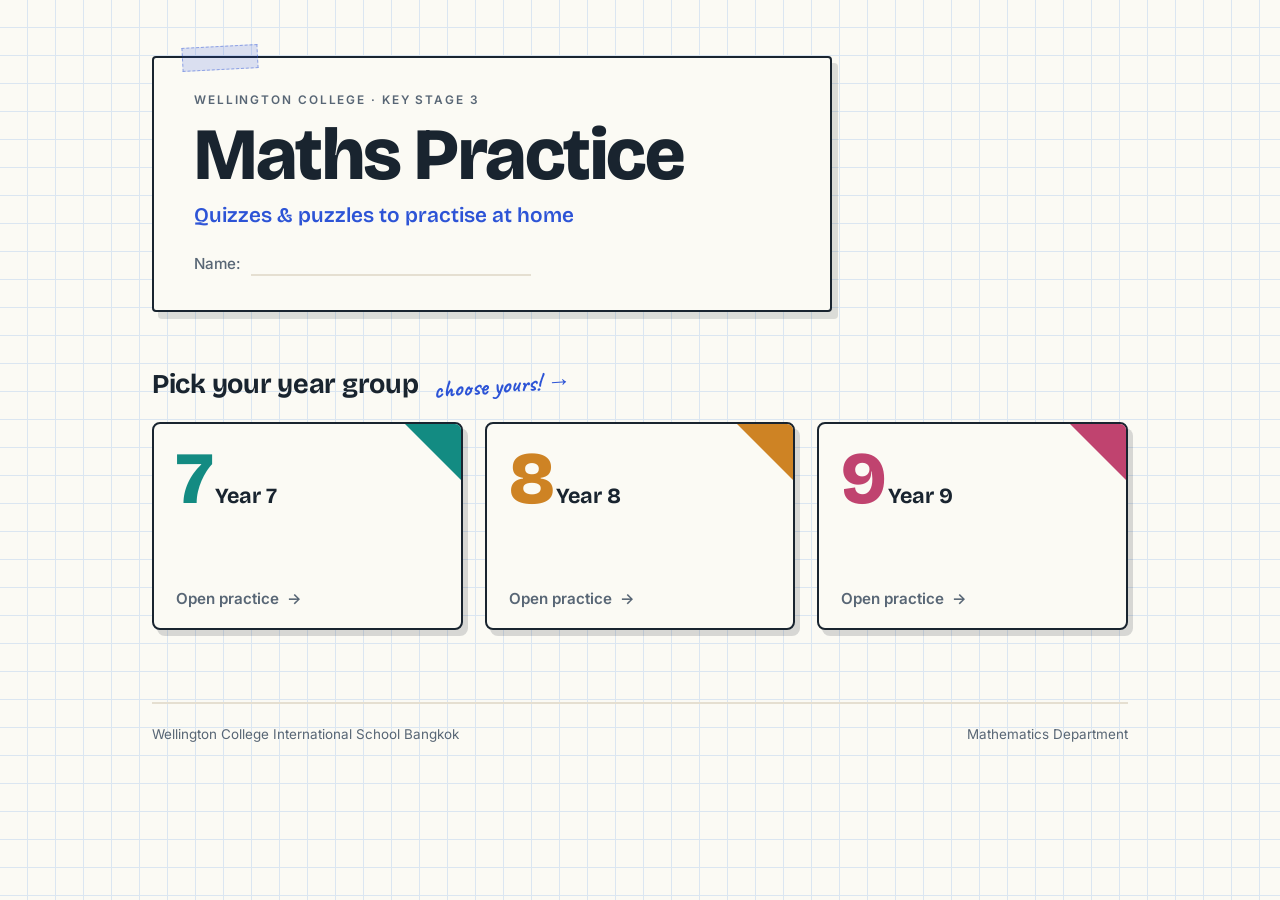
==== index.html @ 94d41a94 "Add files via upload" ====
<!doctype html>
<html lang="en">
<head>
<meta charset="utf-8">
<meta name="viewport" content="width=device-width, initial-scale=1">
<title>KS3 Maths Practice</title>
<link rel="preconnect" href="https://fonts.googleapis.com">
<link rel="preconnect" href="https://fonts.gstatic.com" crossorigin>
<link href="https://fonts.googleapis.com/css2?family=Bricolage+Grotesque:opsz,wght@12..96,600;12..96,700;12..96,800&family=Caveat:wght@600;700&family=Inter:wght@400;500;600&display=swap" rel="stylesheet">
<link rel="stylesheet" href="style.css">
</head>
<body>
<main class="wrap">

  <header class="book-label rise">
    <p class="eyebrow">Wellington College &middot; Key Stage 3</p>
    <h1>Maths Practice</h1>
    <p class="sub">Quizzes &amp; puzzles to practise at home</p>
    <div class="name-line"><span>Name:</span><span class="fill"></span></div>
  </header>

  <div class="lead">
    <h2>Pick your year group</h2>
    <span class="hand">choose yours! &rarr;</span>
  </div>

  <nav class="years" aria-label="Year groups">

    <a class="year-card y7 rise d1" href="year7.html">
      <div class="body-col">
        <span class="num">7</span>
        <span class="word">Year 7</span>
      </div>
      <span class="go">Open practice <span class="arrow">&rarr;</span></span>
    </a>

    <a class="year-card y8 rise d2" href="year8.html">
      <div class="body-col">
        <span class="num">8</span>
        <span class="word">Year 8</span>
      </div>
      <span class="go">Open practice <span class="arrow">&rarr;</span></span>
    </a>

    <a class="year-card y9 rise d3" href="year9.html">
      <div class="body-col">
        <span class="num">9</span>
        <span class="word">Year 9</span>
      </div>
      <span class="go">Open practice <span class="arrow">&rarr;</span></span>
    </a>

  </nav>

  <footer class="foot">
    <span>Wellington College International School Bangkok</span>
    <span>Mathematics Department</span>
  </footer>

</main>
</body>
</html>
---- style.css ----
/* ===========================================================
   KS3 Maths Practice — shared styles
   Theme: the squared maths exercise book
   =========================================================== */

:root{
  --paper:#FBFAF4;
  --paper-2:#F3EFE6;
  --grid:#DBE6F1;        /* light squared-paper blue */
  --grid-bold:#C7D6E8;
  --ink:#19242F;
  --ink-soft:#586675;
  --rule:#E5DFD1;
  --brand:#2D54D6;       /* home accent: ink-pen blue */

  --y7:#138B82;          /* teal */
  --y8:#CE8324;          /* amber */
  --y9:#C0436F;          /* magenta */

  --accent:var(--brand); /* overridden per page */

  --display:"Bricolage Grotesque", system-ui, sans-serif;
  --body:"Inter", system-ui, -apple-system, sans-serif;
  --hand:"Caveat", cursive;

  --maxw:1040px;
}

*{box-sizing:border-box;margin:0;padding:0}
html{ -webkit-text-size-adjust:100% }

body{
  font-family:var(--body);
  color:var(--ink);
  background-color:var(--paper);
  /* squared paper drawn with gradients — no images, fully portable */
  background-image:
    linear-gradient(var(--grid) 1px, transparent 1px),
    linear-gradient(90deg, var(--grid) 1px, transparent 1px),
    linear-gradient(var(--grid-bold) 1px, transparent 1px),
    linear-gradient(90deg, var(--grid-bold) 1px, transparent 1px);
  background-size:
    28px 28px,
    28px 28px,
    140px 140px,
    140px 140px;
  background-position:-1px -1px, -1px -1px, -1px -1px, -1px -1px;
  min-height:100vh;
  line-height:1.5;
  -webkit-font-smoothing:antialiased;
}

.wrap{
  max-width:var(--maxw);
  margin:0 auto;
  padding:clamp(20px,5vw,56px) clamp(18px,5vw,32px) 64px;
}

a{ color:inherit; text-decoration:none }

/* ---------- exercise-book label (home hero) ---------- */
.book-label{
  position:relative;
  background:var(--paper);
  border:2px solid var(--ink);
  border-radius:4px;
  padding:clamp(20px,4vw,34px) clamp(20px,4vw,40px);
  box-shadow:6px 7px 0 rgba(25,36,47,.14);
  max-width:680px;
}
.book-label::before{
  /* tape corner, like a sticker on a book cover */
  content:"";
  position:absolute;
  top:-12px; left:28px;
  width:74px; height:22px;
  background:rgba(45,84,214,.16);
  border:1px dashed rgba(45,84,214,.45);
  transform:rotate(-3deg);
}
.book-label .eyebrow{
  font-family:var(--body);
  font-weight:600;
  font-size:.74rem;
  letter-spacing:.16em;
  text-transform:uppercase;
  color:var(--ink-soft);
}
.book-label h1{
  font-family:var(--display);
  font-weight:800;
  font-size:clamp(2.6rem,9vw,4.6rem);
  line-height:.96;
  letter-spacing:-.02em;
  margin:.14em 0 .12em;
}
.book-label .sub{
  font-family:var(--display);
  font-weight:600;
  font-size:clamp(1rem,3.2vw,1.3rem);
  color:var(--brand);
}
.name-line{
  display:flex; align-items:flex-end; gap:10px;
  margin-top:22px;
  font-weight:500; color:var(--ink-soft);
  font-size:.95rem;
}
.name-line .fill{
  flex:1;
  border-bottom:2px solid var(--rule);
  height:1.1em;
  max-width:280px;
}

/* ---------- section headings ---------- */
.lead{
  margin:clamp(34px,6vw,52px) 0 18px;
  display:flex; align-items:baseline; gap:14px; flex-wrap:wrap;
}
.lead h2{
  font-family:var(--display);
  font-weight:700;
  font-size:clamp(1.3rem,4vw,1.7rem);
  letter-spacing:-.01em;
}
.hand{
  font-family:var(--hand);
  font-weight:700;
  color:var(--brand);
  font-size:1.5rem;
  transform:rotate(-4deg);
  white-space:nowrap;
}

/* ---------- year cards (home) ---------- */
.years{
  display:grid;
  grid-template-columns:repeat(3,1fr);
  gap:clamp(14px,2.4vw,22px);
}
.year-card{
  position:relative;
  display:flex;
  flex-direction:column;
  justify-content:space-between;
  min-height:208px;
  background:var(--paper);
  border:2px solid var(--ink);
  border-radius:8px;
  padding:22px 22px 18px;
  box-shadow:5px 6px 0 var(--card-shadow, rgba(25,36,47,.16));
  transition:transform .16s ease, box-shadow .16s ease;
  overflow:hidden;
}
.year-card::after{
  /* coloured tab in the corner, like a topic divider */
  content:"";
  position:absolute;
  top:0; right:0;
  width:0; height:0;
  border-style:solid;
  border-width:0 56px 56px 0;
  border-color:transparent var(--c) transparent transparent;
}
.year-card .num{
  font-family:var(--display);
  font-weight:800;
  font-size:clamp(3.4rem,10vw,4.6rem);
  line-height:.9;
  letter-spacing:-.03em;
  color:var(--c);
}
.year-card .word{
  font-family:var(--display);
  font-weight:700;
  font-size:1.35rem;
  margin-top:2px;
}
.year-card .go{
  display:inline-flex; align-items:center; gap:8px;
  font-weight:600; font-size:.95rem;
  color:var(--ink-soft);
  margin-top:14px;
}
.year-card .go .arrow{ transition:transform .16s ease }

.year-card.y7{ --c:var(--y7) }
.year-card.y8{ --c:var(--y8) }
.year-card.y9{ --c:var(--y9) }

.year-card:hover,
.year-card:focus-visible{
  transform:translate(-3px,-3px);
  box-shadow:8px 10px 0 var(--c);
  outline:none;
}
.year-card:hover .go,
.year-card:focus-visible .go{ color:var(--c) }
.year-card:hover .go .arrow,
.year-card:focus-visible .go .arrow{ transform:translateX(5px) }

/* ---------- back link ---------- */
.back{
  display:inline-flex; align-items:center; gap:8px;
  font-weight:600; font-size:.92rem;
  color:var(--ink-soft);
  margin-bottom:26px;
}
.back:hover,.back:focus-visible{ color:var(--accent); outline:none }

/* ---------- year page header ---------- */
.page-head{
  border-left:6px solid var(--accent);
  padding-left:18px;
  margin-bottom:8px;
}
.page-head .eyebrow{
  font-weight:600; font-size:.74rem; letter-spacing:.16em;
  text-transform:uppercase; color:var(--ink-soft);
}
.page-head h1{
  font-family:var(--display);
  font-weight:800;
  font-size:clamp(2.2rem,8vw,3.4rem);
  line-height:1;
  letter-spacing:-.02em;
}
.page-head h1 .yr{ color:var(--accent) }
.intro{ color:var(--ink-soft); max-width:560px; margin:14px 0 4px }

/* ---------- quiz grid ---------- */
.quiz-grid{
  display:grid;
  grid-template-columns:repeat(auto-fill, minmax(220px,1fr));
  gap:clamp(12px,2vw,18px);
  margin-top:clamp(26px,5vw,38px);
}
.quiz-card{
  display:flex;
  flex-direction:column;
  gap:6px;
  background:var(--paper);
  border:2px solid var(--ink);
  border-radius:8px;
  padding:18px 18px 16px;
  box-shadow:4px 5px 0 rgba(25,36,47,.14);
  transition:transform .16s ease, box-shadow .16s ease;
}
.quiz-card .topic{
  font-weight:600; font-size:.72rem; letter-spacing:.12em;
  text-transform:uppercase; color:var(--accent);
}
.quiz-card .title{
  font-family:var(--display);
  font-weight:700; font-size:1.18rem; line-height:1.15;
}
.quiz-card .meta{ font-size:.86rem; color:var(--ink-soft); margin-top:2px }
.quiz-card .open{
  margin-top:auto; padding-top:12px;
  display:inline-flex; align-items:center; gap:7px;
  font-weight:600; font-size:.9rem; color:var(--accent);
}
.quiz-card .open .arrow{ transition:transform .16s ease }
.quiz-card:hover,
.quiz-card:focus-visible{
  transform:translate(-3px,-3px);
  box-shadow:7px 9px 0 var(--accent);
  outline:none;
}
.quiz-card:hover .open .arrow,
.quiz-card:focus-visible .open .arrow{ transform:translateX(4px) }

/* empty state */
.empty{
  margin-top:clamp(26px,5vw,38px);
  border:2px dashed var(--grid-bold);
  border-radius:8px;
  padding:clamp(26px,5vw,40px);
  text-align:center;
  background:rgba(255,255,255,.5);
}
.empty .h{
  font-family:var(--display);
  font-weight:700; font-size:1.25rem; margin-bottom:6px;
}
.empty p{ color:var(--ink-soft) }

/* ---------- footer ---------- */
.foot{
  margin-top:clamp(46px,8vw,72px);
  padding-top:20px;
  border-top:2px solid var(--rule);
  font-size:.84rem; color:var(--ink-soft);
  display:flex; justify-content:space-between; gap:14px; flex-wrap:wrap;
}

/* ---------- load animation ---------- */
@keyframes rise{
  from{ opacity:0; transform:translateY(14px) }
  to{ opacity:1; transform:translateY(0) }
}
.rise{ animation:rise .5s ease both }
.rise.d1{ animation-delay:.06s }
.rise.d2{ animation-delay:.12s }
.rise.d3{ animation-delay:.18s }

/* ---------- responsive ---------- */
@media (max-width:680px){
  .years{ grid-template-columns:1fr }
  .year-card{ min-height:150px; flex-direction:row; align-items:center; justify-content:flex-start; gap:18px }
  .year-card .num{ font-size:3.2rem }
  .year-card .body-col{ display:flex; flex-direction:column }
  .foot{ flex-direction:column; gap:6px }
}

@media (prefers-reduced-motion:reduce){
  *{ animation:none !important; transition:none !important }
}
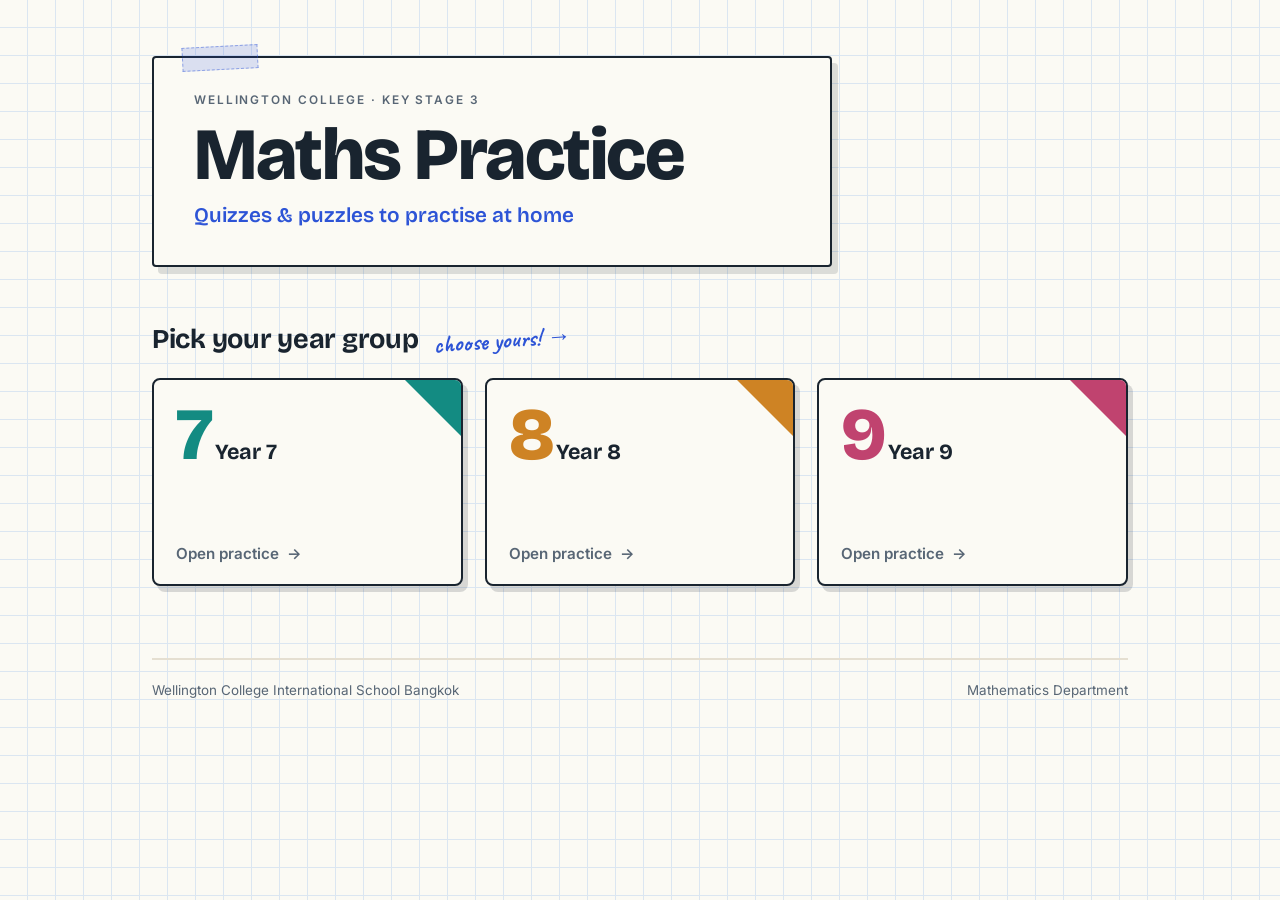
==== commit 730b96e5: "Add files via upload" ====
--- a/index.html
+++ b/index.html
@@ -16,7 +16,6 @@
     <p class="eyebrow">Wellington College &middot; Key Stage 3</p>
     <h1>Maths Practice</h1>
     <p class="sub">Quizzes &amp; puzzles to practise at home</p>
-    <div class="name-line"><span>Name:</span><span class="fill"></span></div>
   </header>
 
   <div class="lead">
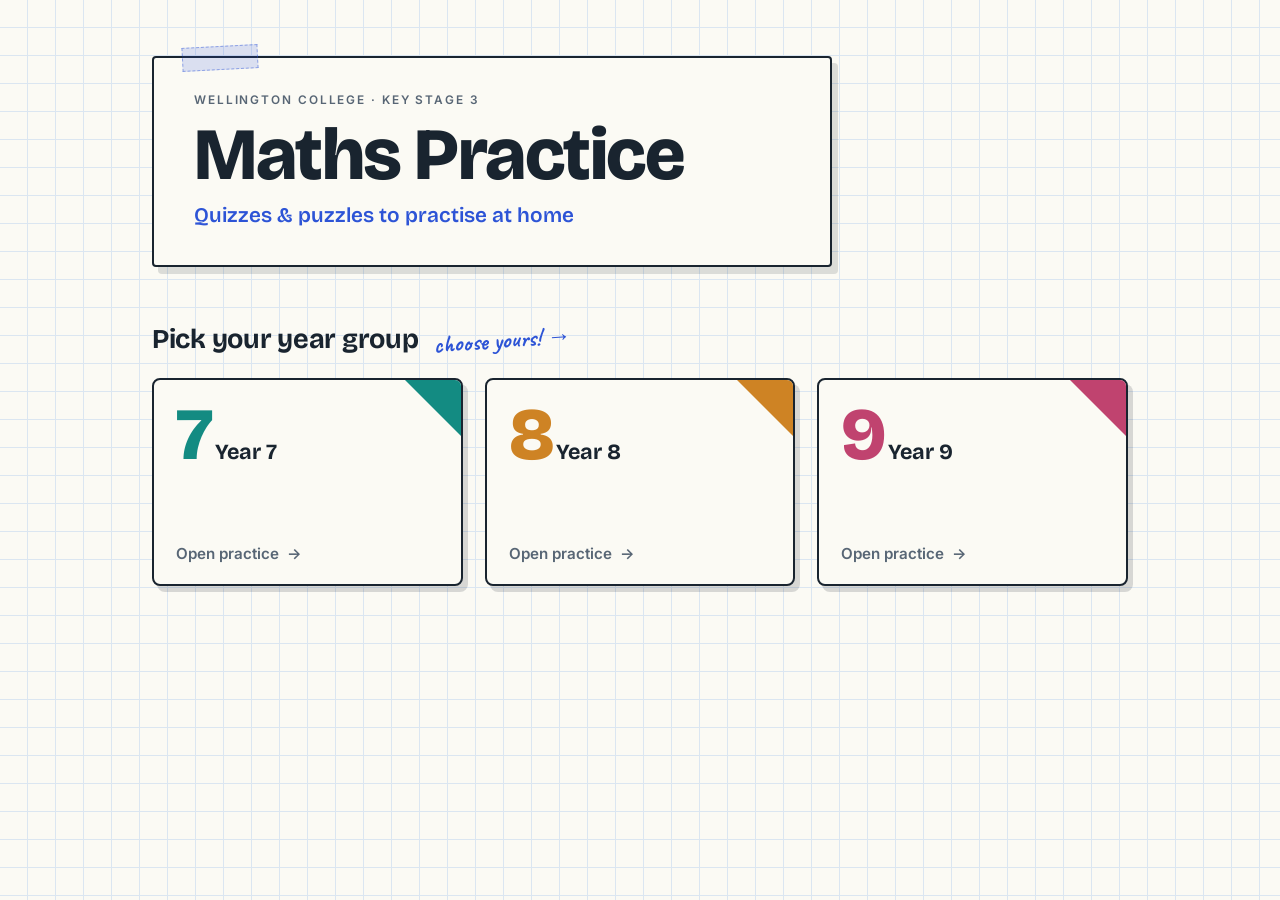
==== commit 2c4377a7: "Add files via upload" ====
--- a/index.html
+++ b/index.html
@@ -51,11 +51,6 @@
 
   </nav>
 
-  <footer class="foot">
-    <span>Wellington College International School Bangkok</span>
-    <span>Mathematics Department</span>
-  </footer>
-
 </main>
 </body>
 </html>
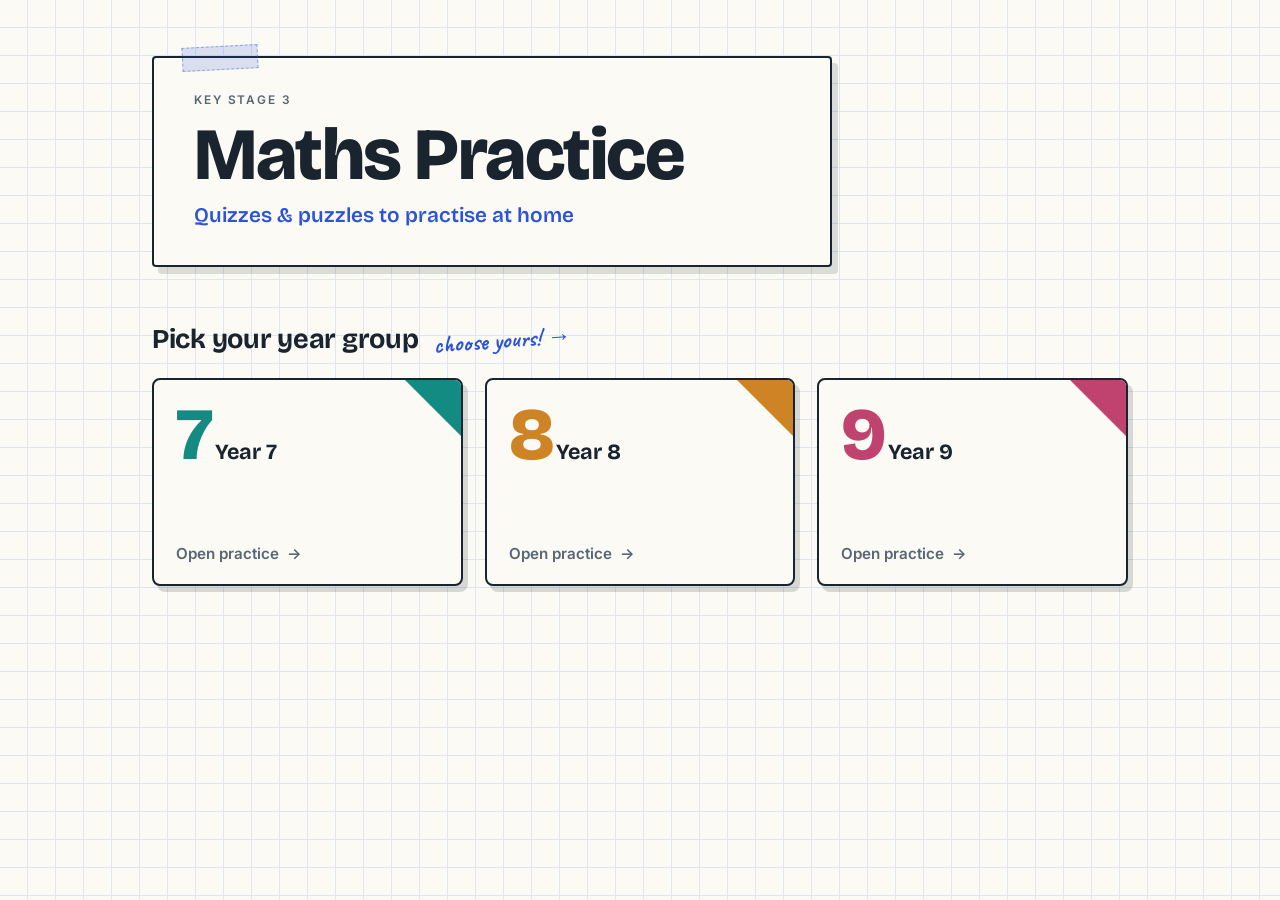
==== commit ee61b267: "index.html" ====
--- a/index.html
+++ b/index.html
@@ -13,7 +13,7 @@
 <main class="wrap">
 
   <header class="book-label rise">
-    <p class="eyebrow">Wellington College &middot; Key Stage 3</p>
+    <p class="eyebrow">Key Stage 3</p>
     <h1>Maths Practice</h1>
     <p class="sub">Quizzes &amp; puzzles to practise at home</p>
   </header>
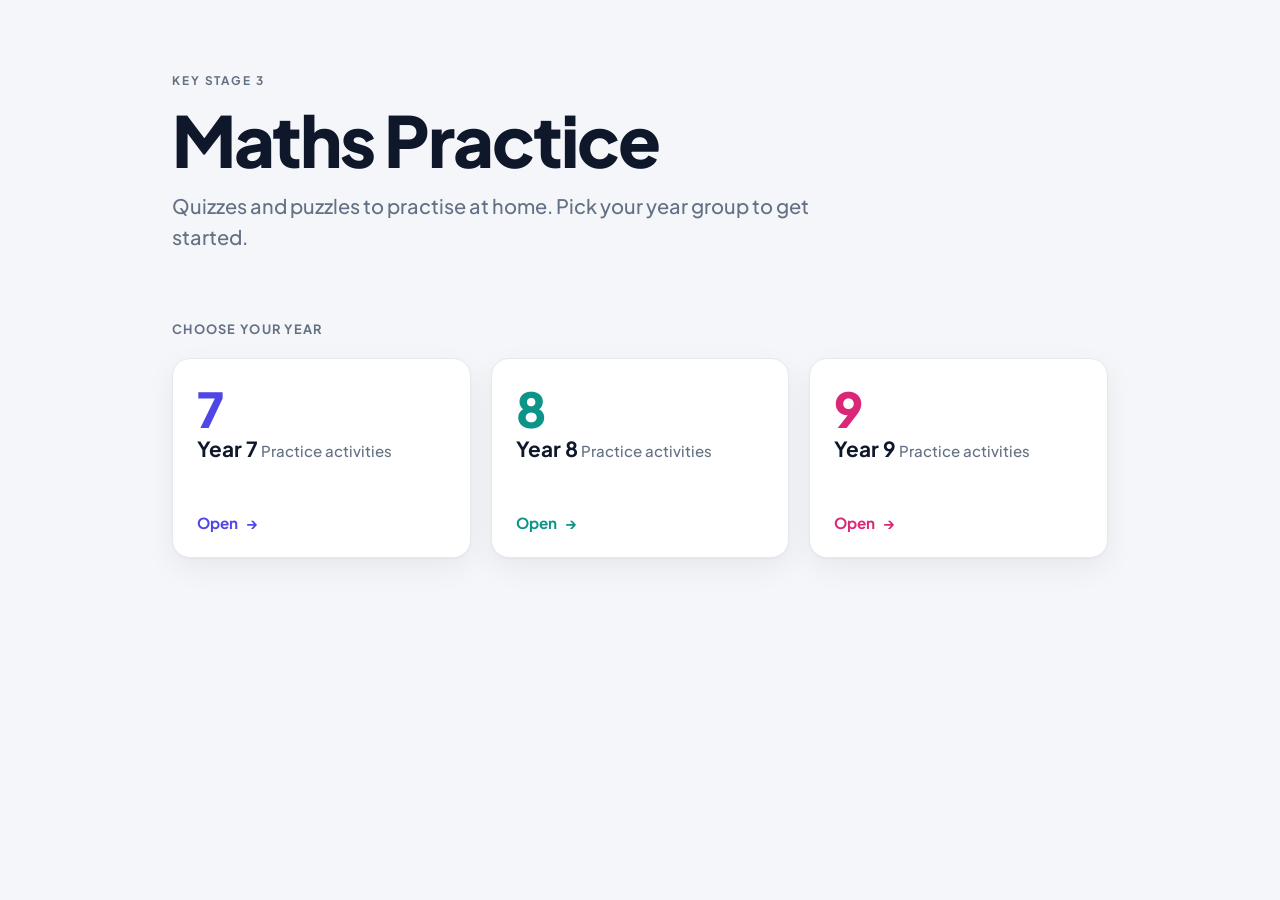
==== commit 714e4c18: "Add files via upload" ====
--- a/index.html
+++ b/index.html
@@ -6,47 +6,47 @@
 <title>KS3 Maths Practice</title>
 <link rel="preconnect" href="https://fonts.googleapis.com">
 <link rel="preconnect" href="https://fonts.gstatic.com" crossorigin>
-<link href="https://fonts.googleapis.com/css2?family=Bricolage+Grotesque:opsz,wght@12..96,600;12..96,700;12..96,800&family=Caveat:wght@600;700&family=Inter:wght@400;500;600&display=swap" rel="stylesheet">
+<link href="https://fonts.googleapis.com/css2?family=Plus+Jakarta+Sans:wght@500;600;700;800&display=swap" rel="stylesheet">
 <link rel="stylesheet" href="style.css">
 </head>
 <body>
 <main class="wrap">
 
-  <header class="book-label rise">
+  <header class="hero rise">
     <p class="eyebrow">Key Stage 3</p>
     <h1>Maths Practice</h1>
-    <p class="sub">Quizzes &amp; puzzles to practise at home</p>
+    <p class="sub">Quizzes and puzzles to practise at home. Pick your year group to get started.</p>
   </header>
 
-  <div class="lead">
-    <h2>Pick your year group</h2>
-    <span class="hand">choose yours! &rarr;</span>
-  </div>
+  <p class="section-label">Choose your year</p>
 
   <nav class="years" aria-label="Year groups">
 
     <a class="year-card y7 rise d1" href="year7.html">
-      <div class="body-col">
-        <span class="num">7</span>
+      <span class="num">7</span>
+      <span class="col">
         <span class="word">Year 7</span>
-      </div>
-      <span class="go">Open practice <span class="arrow">&rarr;</span></span>
+        <span class="desc">Practice activities</span>
+      </span>
+      <span class="go">Open <span class="arrow">&rarr;</span></span>
     </a>
 
     <a class="year-card y8 rise d2" href="year8.html">
-      <div class="body-col">
-        <span class="num">8</span>
+      <span class="num">8</span>
+      <span class="col">
         <span class="word">Year 8</span>
-      </div>
-      <span class="go">Open practice <span class="arrow">&rarr;</span></span>
+        <span class="desc">Practice activities</span>
+      </span>
+      <span class="go">Open <span class="arrow">&rarr;</span></span>
     </a>
 
     <a class="year-card y9 rise d3" href="year9.html">
-      <div class="body-col">
-        <span class="num">9</span>
+      <span class="num">9</span>
+      <span class="col">
         <span class="word">Year 9</span>
-      </div>
-      <span class="go">Open practice <span class="arrow">&rarr;</span></span>
+        <span class="desc">Practice activities</span>
+      </span>
+      <span class="go">Open <span class="arrow">&rarr;</span></span>
     </a>
 
   </nav>
--- a/style.css
+++ b/style.css
@@ -1,319 +1,169 @@
 /* ===========================================================
    KS3 Maths Practice — shared styles
-   Theme: the squared maths exercise book
+   Clean, modern, app-like
    =========================================================== */
 
 :root{
-  --paper:#FBFAF4;
-  --paper-2:#F3EFE6;
-  --grid:#DBE6F1;        /* light squared-paper blue */
-  --grid-bold:#C7D6E8;
-  --ink:#19242F;
-  --ink-soft:#586675;
-  --rule:#E5DFD1;
-  --brand:#2D54D6;       /* home accent: ink-pen blue */
+  --bg:#F5F6F9;
+  --surface:#FFFFFF;
+  --ink:#0F172A;
+  --muted:#647084;
+  --line:#E6E9EF;
 
-  --y7:#138B82;          /* teal */
-  --y8:#CE8324;          /* amber */
-  --y9:#C0436F;          /* magenta */
+  --y7:#4F46E5;   /* indigo */
+  --y8:#0D9488;   /* teal   */
+  --y9:#DB2777;   /* rose   */
+  --accent:var(--y7);
 
-  --accent:var(--brand); /* overridden per page */
+  --radius:18px;
+  --shadow:0 1px 2px rgba(15,23,42,.04), 0 10px 30px rgba(15,23,42,.06);
 
-  --display:"Bricolage Grotesque", system-ui, sans-serif;
-  --body:"Inter", system-ui, -apple-system, sans-serif;
-  --hand:"Caveat", cursive;
-
-  --maxw:1040px;
+  --font:"Plus Jakarta Sans", system-ui, -apple-system, sans-serif;
+  --maxw:1000px;
 }
 
 *{box-sizing:border-box;margin:0;padding:0}
-html{ -webkit-text-size-adjust:100% }
-
+html{-webkit-text-size-adjust:100%}
 body{
-  font-family:var(--body);
+  font-family:var(--font);
   color:var(--ink);
-  background-color:var(--paper);
-  /* squared paper drawn with gradients — no images, fully portable */
-  background-image:
-    linear-gradient(var(--grid) 1px, transparent 1px),
-    linear-gradient(90deg, var(--grid) 1px, transparent 1px),
-    linear-gradient(var(--grid-bold) 1px, transparent 1px),
-    linear-gradient(90deg, var(--grid-bold) 1px, transparent 1px);
-  background-size:
-    28px 28px,
-    28px 28px,
-    140px 140px,
-    140px 140px;
-  background-position:-1px -1px, -1px -1px, -1px -1px, -1px -1px;
+  background:var(--bg);
   min-height:100vh;
-  line-height:1.5;
+  line-height:1.55;
   -webkit-font-smoothing:antialiased;
 }
+a{color:inherit;text-decoration:none}
 
-.wrap{
-  max-width:var(--maxw);
-  margin:0 auto;
-  padding:clamp(20px,5vw,56px) clamp(18px,5vw,32px) 64px;
+.wrap{max-width:var(--maxw);margin:0 auto;padding:clamp(28px,6vw,72px) clamp(20px,5vw,32px) 80px}
+
+/* ---------- hero ---------- */
+.hero{margin-bottom:clamp(40px,7vw,68px)}
+.hero .eyebrow{
+  font-size:.74rem;font-weight:700;letter-spacing:.16em;text-transform:uppercase;
+  color:var(--muted);margin-bottom:14px;
+}
+.hero h1{
+  font-weight:800;
+  font-size:clamp(2.6rem,8vw,4.4rem);
+  line-height:1.02;letter-spacing:-.03em;
+}
+.hero .sub{
+  margin-top:14px;font-size:clamp(1.05rem,2.6vw,1.25rem);
+  color:var(--muted);font-weight:500;max-width:48ch;
 }
 
-a{ color:inherit; text-decoration:none }
-
-/* ---------- exercise-book label (home hero) ---------- */
-.book-label{
-  position:relative;
-  background:var(--paper);
-  border:2px solid var(--ink);
-  border-radius:4px;
-  padding:clamp(20px,4vw,34px) clamp(20px,4vw,40px);
-  box-shadow:6px 7px 0 rgba(25,36,47,.14);
-  max-width:680px;
-}
-.book-label::before{
-  /* tape corner, like a sticker on a book cover */
-  content:"";
-  position:absolute;
-  top:-12px; left:28px;
-  width:74px; height:22px;
-  background:rgba(45,84,214,.16);
-  border:1px dashed rgba(45,84,214,.45);
-  transform:rotate(-3deg);
-}
-.book-label .eyebrow{
-  font-family:var(--body);
-  font-weight:600;
-  font-size:.74rem;
-  letter-spacing:.16em;
-  text-transform:uppercase;
-  color:var(--ink-soft);
-}
-.book-label h1{
-  font-family:var(--display);
-  font-weight:800;
-  font-size:clamp(2.6rem,9vw,4.6rem);
-  line-height:.96;
-  letter-spacing:-.02em;
-  margin:.14em 0 .12em;
-}
-.book-label .sub{
-  font-family:var(--display);
-  font-weight:600;
-  font-size:clamp(1rem,3.2vw,1.3rem);
-  color:var(--brand);
-}
-.name-line{
-  display:flex; align-items:flex-end; gap:10px;
-  margin-top:22px;
-  font-weight:500; color:var(--ink-soft);
-  font-size:.95rem;
-}
-.name-line .fill{
-  flex:1;
-  border-bottom:2px solid var(--rule);
-  height:1.1em;
-  max-width:280px;
+/* ---------- section label ---------- */
+.section-label{
+  font-size:.8rem;font-weight:700;letter-spacing:.1em;text-transform:uppercase;
+  color:var(--muted);margin-bottom:18px;
 }
 
-/* ---------- section headings ---------- */
-.lead{
-  margin:clamp(34px,6vw,52px) 0 18px;
-  display:flex; align-items:baseline; gap:14px; flex-wrap:wrap;
-}
-.lead h2{
-  font-family:var(--display);
-  font-weight:700;
-  font-size:clamp(1.3rem,4vw,1.7rem);
-  letter-spacing:-.01em;
-}
-.hand{
-  font-family:var(--hand);
-  font-weight:700;
-  color:var(--brand);
-  font-size:1.5rem;
-  transform:rotate(-4deg);
-  white-space:nowrap;
-}
-
-/* ---------- year cards (home) ---------- */
+/* ---------- year cards ---------- */
 .years{
-  display:grid;
-  grid-template-columns:repeat(3,1fr);
-  gap:clamp(14px,2.4vw,22px);
+  display:grid;grid-template-columns:repeat(3,1fr);
+  gap:clamp(14px,2.4vw,20px);
 }
 .year-card{
-  position:relative;
-  display:flex;
-  flex-direction:column;
-  justify-content:space-between;
-  min-height:208px;
-  background:var(--paper);
-  border:2px solid var(--ink);
-  border-radius:8px;
-  padding:22px 22px 18px;
-  box-shadow:5px 6px 0 var(--card-shadow, rgba(25,36,47,.16));
-  transition:transform .16s ease, box-shadow .16s ease;
-  overflow:hidden;
-}
-.year-card::after{
-  /* coloured tab in the corner, like a topic divider */
-  content:"";
-  position:absolute;
-  top:0; right:0;
-  width:0; height:0;
-  border-style:solid;
-  border-width:0 56px 56px 0;
-  border-color:transparent var(--c) transparent transparent;
+  position:relative;display:flex;flex-direction:column;
+  min-height:200px;
+  background:var(--surface);
+  border:1px solid var(--line);
+  border-radius:var(--radius);
+  padding:26px 24px 22px;
+  box-shadow:var(--shadow);
+  transition:transform .18s ease, box-shadow .18s ease, border-color .18s ease;
 }
 .year-card .num{
-  font-family:var(--display);
-  font-weight:800;
-  font-size:clamp(3.4rem,10vw,4.6rem);
-  line-height:.9;
-  letter-spacing:-.03em;
+  font-weight:800;font-size:3rem;line-height:1;letter-spacing:-.03em;
   color:var(--c);
 }
-.year-card .word{
-  font-family:var(--display);
-  font-weight:700;
-  font-size:1.35rem;
-  margin-top:2px;
+.year-card .word{font-weight:700;font-size:1.3rem;margin-top:10px}
+.year-card .desc{color:var(--muted);font-size:.94rem;font-weight:500;margin-top:4px}
+.year-card .go{
+  margin-top:auto;padding-top:18px;
+  display:inline-flex;align-items:center;gap:8px;
+  font-weight:700;font-size:.95rem;color:var(--c);
 }
-.year-card .go{
-  display:inline-flex; align-items:center; gap:8px;
-  font-weight:600; font-size:.95rem;
-  color:var(--ink-soft);
-  margin-top:14px;
-}
-.year-card .go .arrow{ transition:transform .16s ease }
-
-.year-card.y7{ --c:var(--y7) }
-.year-card.y8{ --c:var(--y8) }
-.year-card.y9{ --c:var(--y9) }
-
-.year-card:hover,
-.year-card:focus-visible{
-  transform:translate(-3px,-3px);
-  box-shadow:8px 10px 0 var(--c);
+.year-card .go .arrow{transition:transform .18s ease}
+.year-card.y7{--c:var(--y7)}
+.year-card.y8{--c:var(--y8)}
+.year-card.y9{--c:var(--y9)}
+.year-card:hover,.year-card:focus-visible{
+  transform:translateY(-4px);
+  box-shadow:0 4px 10px rgba(15,23,42,.06), 0 18px 44px color-mix(in srgb, var(--c) 22%, transparent);
+  border-color:color-mix(in srgb, var(--c) 45%, var(--line));
   outline:none;
 }
-.year-card:hover .go,
-.year-card:focus-visible .go{ color:var(--c) }
-.year-card:hover .go .arrow,
-.year-card:focus-visible .go .arrow{ transform:translateX(5px) }
+.year-card:hover .go .arrow,.year-card:focus-visible .go .arrow{transform:translateX(5px)}
 
 /* ---------- back link ---------- */
 .back{
-  display:inline-flex; align-items:center; gap:8px;
-  font-weight:600; font-size:.92rem;
-  color:var(--ink-soft);
-  margin-bottom:26px;
+  display:inline-flex;align-items:center;gap:8px;
+  font-weight:600;font-size:.92rem;color:var(--muted);margin-bottom:26px;
 }
-.back:hover,.back:focus-visible{ color:var(--accent); outline:none }
+.back:hover,.back:focus-visible{color:var(--accent);outline:none}
 
 /* ---------- year page header ---------- */
-.page-head{
-  border-left:6px solid var(--accent);
-  padding-left:18px;
-  margin-bottom:8px;
-}
+.page-head{margin-bottom:6px}
 .page-head .eyebrow{
-  font-weight:600; font-size:.74rem; letter-spacing:.16em;
-  text-transform:uppercase; color:var(--ink-soft);
+  font-size:.74rem;font-weight:700;letter-spacing:.14em;text-transform:uppercase;
+  color:var(--accent);margin-bottom:10px;
 }
 .page-head h1{
-  font-family:var(--display);
-  font-weight:800;
-  font-size:clamp(2.2rem,8vw,3.4rem);
-  line-height:1;
-  letter-spacing:-.02em;
+  font-weight:800;font-size:clamp(2.2rem,7vw,3.4rem);line-height:1.02;letter-spacing:-.02em;
 }
-.page-head h1 .yr{ color:var(--accent) }
-.intro{ color:var(--ink-soft); max-width:560px; margin:14px 0 4px }
+.intro{color:var(--muted);max-width:54ch;margin:14px 0 4px;font-weight:500}
 
 /* ---------- quiz grid ---------- */
 .quiz-grid{
-  display:grid;
-  grid-template-columns:repeat(auto-fill, minmax(220px,1fr));
-  gap:clamp(12px,2vw,18px);
-  margin-top:clamp(26px,5vw,38px);
+  display:grid;grid-template-columns:repeat(auto-fill,minmax(240px,1fr));
+  gap:clamp(14px,2vw,18px);margin-top:clamp(28px,5vw,40px);
 }
 .quiz-card{
-  display:flex;
-  flex-direction:column;
-  gap:6px;
-  background:var(--paper);
-  border:2px solid var(--ink);
-  border-radius:8px;
-  padding:18px 18px 16px;
-  box-shadow:4px 5px 0 rgba(25,36,47,.14);
-  transition:transform .16s ease, box-shadow .16s ease;
+  display:flex;flex-direction:column;gap:6px;
+  background:var(--surface);border:1px solid var(--line);border-radius:var(--radius);
+  padding:22px 22px 20px;box-shadow:var(--shadow);
+  transition:transform .18s ease, box-shadow .18s ease, border-color .18s ease;
 }
-.quiz-card .topic{
-  font-weight:600; font-size:.72rem; letter-spacing:.12em;
-  text-transform:uppercase; color:var(--accent);
+.quiz-card .topic{font-size:.72rem;font-weight:700;letter-spacing:.1em;text-transform:uppercase;color:var(--accent)}
+.quiz-card .title{font-weight:700;font-size:1.2rem;line-height:1.2;letter-spacing:-.01em}
+.quiz-card .meta{font-size:.88rem;color:var(--muted);font-weight:500}
+.quiz-card .open{
+  margin-top:auto;padding-top:16px;display:inline-flex;align-items:center;gap:7px;
+  font-weight:700;font-size:.92rem;color:var(--accent);
 }
-.quiz-card .title{
-  font-family:var(--display);
-  font-weight:700; font-size:1.18rem; line-height:1.15;
-}
-.quiz-card .meta{ font-size:.86rem; color:var(--ink-soft); margin-top:2px }
-.quiz-card .open{
-  margin-top:auto; padding-top:12px;
-  display:inline-flex; align-items:center; gap:7px;
-  font-weight:600; font-size:.9rem; color:var(--accent);
-}
-.quiz-card .open .arrow{ transition:transform .16s ease }
-.quiz-card:hover,
-.quiz-card:focus-visible{
-  transform:translate(-3px,-3px);
-  box-shadow:7px 9px 0 var(--accent);
+.quiz-card .open .arrow{transition:transform .18s ease}
+.quiz-card:hover,.quiz-card:focus-visible{
+  transform:translateY(-4px);
+  box-shadow:0 4px 10px rgba(15,23,42,.06), 0 18px 44px color-mix(in srgb, var(--accent) 20%, transparent);
+  border-color:color-mix(in srgb, var(--accent) 45%, var(--line));
   outline:none;
 }
-.quiz-card:hover .open .arrow,
-.quiz-card:focus-visible .open .arrow{ transform:translateX(4px) }
+.quiz-card:hover .open .arrow,.quiz-card:focus-visible .open .arrow{transform:translateX(4px)}
 
 /* empty state */
 .empty{
-  margin-top:clamp(26px,5vw,38px);
-  border:2px dashed var(--grid-bold);
-  border-radius:8px;
-  padding:clamp(26px,5vw,40px);
-  text-align:center;
-  background:rgba(255,255,255,.5);
+  margin-top:clamp(28px,5vw,40px);
+  border:1px dashed var(--line);border-radius:var(--radius);
+  padding:clamp(28px,5vw,44px);text-align:center;background:var(--surface);
 }
-.empty .h{
-  font-family:var(--display);
-  font-weight:700; font-size:1.25rem; margin-bottom:6px;
-}
-.empty p{ color:var(--ink-soft) }
-
-/* ---------- footer ---------- */
-.foot{
-  margin-top:clamp(46px,8vw,72px);
-  padding-top:20px;
-  border-top:2px solid var(--rule);
-  font-size:.84rem; color:var(--ink-soft);
-  display:flex; justify-content:space-between; gap:14px; flex-wrap:wrap;
-}
+.empty .h{font-weight:700;font-size:1.2rem;margin-bottom:6px}
+.empty p{color:var(--muted);font-weight:500}
 
 /* ---------- load animation ---------- */
-@keyframes rise{
-  from{ opacity:0; transform:translateY(14px) }
-  to{ opacity:1; transform:translateY(0) }
-}
-.rise{ animation:rise .5s ease both }
-.rise.d1{ animation-delay:.06s }
-.rise.d2{ animation-delay:.12s }
-.rise.d3{ animation-delay:.18s }
+@keyframes rise{from{opacity:0;transform:translateY(12px)}to{opacity:1;transform:translateY(0)}}
+.rise{animation:rise .5s ease both}
+.rise.d1{animation-delay:.05s}
+.rise.d2{animation-delay:.1s}
+.rise.d3{animation-delay:.15s}
 
 /* ---------- responsive ---------- */
 @media (max-width:680px){
-  .years{ grid-template-columns:1fr }
-  .year-card{ min-height:150px; flex-direction:row; align-items:center; justify-content:flex-start; gap:18px }
-  .year-card .num{ font-size:3.2rem }
-  .year-card .body-col{ display:flex; flex-direction:column }
-  .foot{ flex-direction:column; gap:6px }
+  .years{grid-template-columns:1fr}
+  .year-card{min-height:auto;flex-direction:row;align-items:center;gap:18px;padding:20px}
+  .year-card .num{font-size:2.6rem}
+  .year-card .word{margin-top:0}
+  .year-card .col{display:flex;flex-direction:column}
+  .year-card .go{margin:0 0 0 auto;padding-top:0}
 }
-
-@media (prefers-reduced-motion:reduce){
-  *{ animation:none !important; transition:none !important }
-}
+@media (prefers-reduced-motion:reduce){*{animation:none!important;transition:none!important}}
